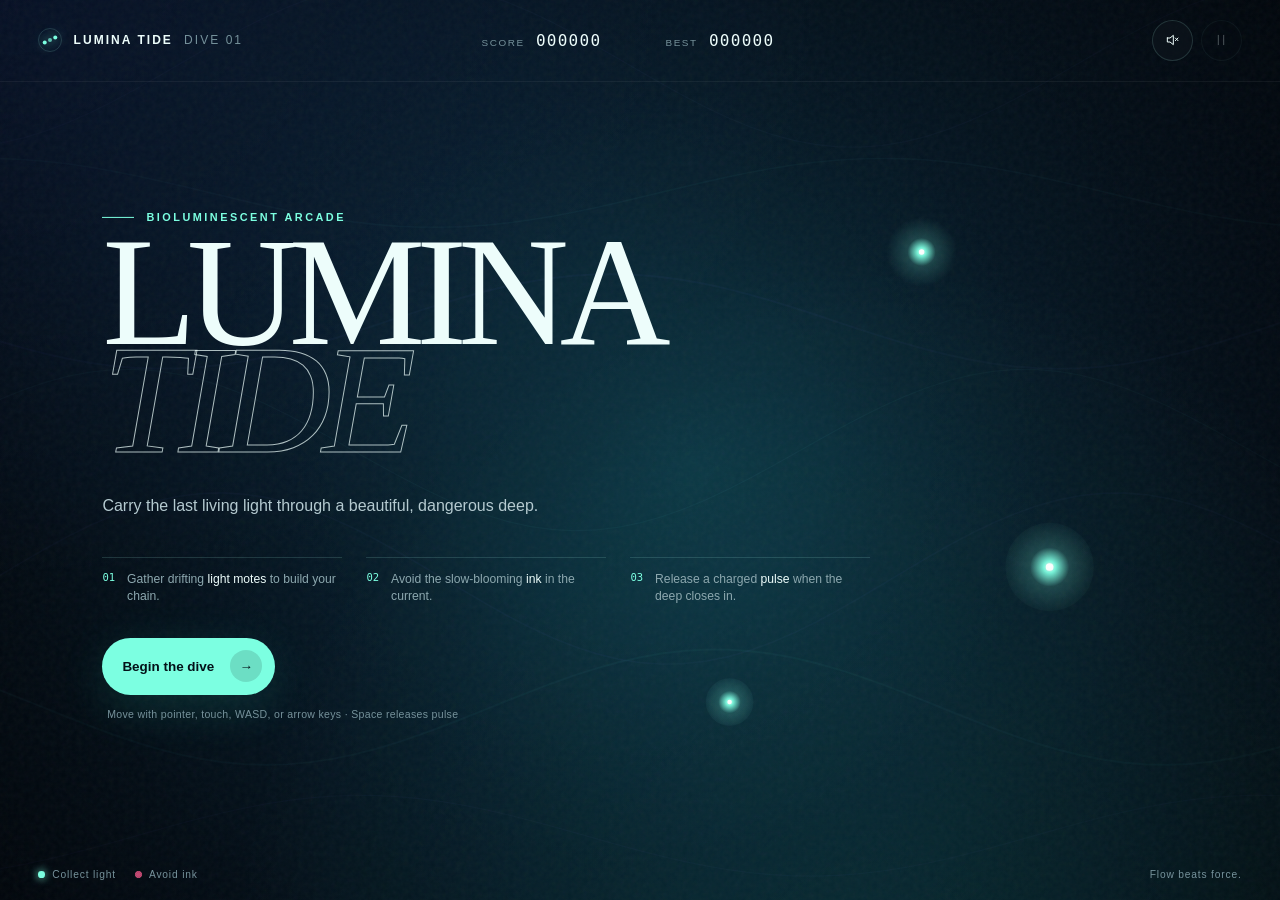
==== index.html @ 53d34a11 "Create Lumina Tide arcade game" ====
<!doctype html>
<html lang="en">
  <head>
    <meta charset="UTF-8" />
    <meta name="viewport" content="width=device-width, initial-scale=1.0" />
    <meta name="theme-color" content="#030b18" />
    <meta name="description" content="Lumina Tide — a bioluminescent arcade game about flow, focus, and light." />
    <title>Lumina Tide — Arcade in the Deep</title>
    <link rel="stylesheet" href="styles.css" />
    <link rel="icon" type="image/svg+xml" href="data:image/svg+xml,%3Csvg xmlns='http://www.w3.org/2000/svg' viewBox='0 0 64 64'%3E%3Crect width='64' height='64' rx='18' fill='%23030b18'/%3E%3Cpath d='M13 34c8-16 30-16 38 0-8 12-30 12-38 0Z' fill='%237cffe1'/%3E%3Ccircle cx='38' cy='31' r='3' fill='%23030b18'/%3E%3Cpath d='M15 34 7 25v18Z' fill='%23ffcf67'/%3E%3C/svg%3E" />
  </head>
  <body>
    <canvas id="game-canvas" aria-label="Lumina Tide game field"></canvas>
    <div class="water-light" aria-hidden="true"></div>
    <div class="grain" aria-hidden="true"></div>

    <div class="app-shell">
      <header class="topbar">
        <button class="brand" id="home-button" type="button" aria-label="Return to title">
          <span class="brand-glyph" aria-hidden="true"><i></i></span>
          <span>Lumina Tide</span>
          <span class="edition">Dive 01</span>
        </button>

        <div class="scoreboard" aria-live="polite">
          <div><span>Score</span><strong id="score">000000</strong></div>
          <div><span>Best</span><strong id="high-score">000000</strong></div>
        </div>

        <div class="top-actions">
          <button class="icon-button" id="sound-button" type="button" aria-label="Turn sound on" aria-pressed="false">
            <svg class="sound-on" viewBox="0 0 24 24" aria-hidden="true"><path d="M5 9v6h4l5 4V5L9 9H5Z"/><path d="M17 8a6 6 0 0 1 0 8M19.5 5.5a9.2 9.2 0 0 1 0 13"/></svg>
            <svg class="sound-off" viewBox="0 0 24 24" aria-hidden="true"><path d="M5 9v6h4l5 4V5L9 9H5Z"/><path d="m17 9 4 4m0-4-4 4"/></svg>
          </button>
          <button class="icon-button" id="pause-button" type="button" aria-label="Pause game" disabled>
            <svg viewBox="0 0 24 24" aria-hidden="true"><path d="M8 5v14M16 5v14"/></svg>
          </button>
        </div>
      </header>

      <main>
        <section class="title-screen panel" id="title-screen" aria-labelledby="game-title">
          <p class="eyebrow"><span></span>Bioluminescent arcade</p>
          <h1 id="game-title">Lumina<br /><em>Tide</em></h1>
          <p class="lede">Carry the last living light through a beautiful, dangerous deep.</p>

          <div class="rules">
            <div><span class="rule-number">01</span><p>Gather drifting <strong>light motes</strong> to build your chain.</p></div>
            <div><span class="rule-number">02</span><p>Avoid the slow-blooming <strong>ink</strong> in the current.</p></div>
            <div><span class="rule-number">03</span><p>Release a charged <strong>pulse</strong> when the deep closes in.</p></div>
          </div>

          <button class="primary-button" id="start-button" type="button"><span>Begin the dive</span><span class="button-orb" aria-hidden="true">→</span></button>
          <p class="microcopy">Move with pointer, touch, WASD, or arrow keys · Space releases pulse</p>
        </section>

        <section class="hud" id="hud" aria-label="Game status" hidden>
          <div class="hud-left">
            <div class="timer"><span>Oxygen</span><strong id="timer">60.0</strong></div>
            <div class="energy" aria-label="Three energy points">
              <span class="energy-pip active"></span><span class="energy-pip active"></span><span class="energy-pip active"></span>
            </div>
          </div>
          <div class="combo" id="combo"><span>Chain</span><strong>×1</strong></div>
          <div class="pulse-meter">
            <div class="pulse-copy"><span>Pulse</span><strong id="pulse-percent">0%</strong></div>
            <div class="meter-track"><span id="pulse-fill"></span></div>
          </div>
          <button class="pulse-button" id="pulse-button" type="button" disabled><span>Pulse</span><kbd>Space</kbd></button>
        </section>

        <section class="pause-screen overlay" id="pause-screen" aria-labelledby="pause-title" hidden>
          <p class="eyebrow"><span></span>Current suspended</p>
          <h2 id="pause-title">Take a breath.</h2>
          <button class="primary-button compact" id="resume-button" type="button"><span>Return to the tide</span><span class="button-orb">→</span></button>
        </section>

        <section class="result-screen overlay" id="result-screen" aria-labelledby="result-title" hidden>
          <p class="eyebrow"><span></span>Dive complete</p>
          <h2 id="result-title">The deep remembers.</h2>
          <div class="result-score">
            <span>Final score</span><strong id="final-score">000000</strong>
            <p id="result-message">A quiet current, beautifully crossed.</p>
          </div>
          <div class="result-stats">
            <div><span>Light gathered</span><strong id="motes-collected">0</strong></div>
            <div><span>Best chain</span><strong id="best-chain">×1</strong></div>
            <div><span>Pulses</span><strong id="pulses-used">0</strong></div>
          </div>
          <button class="primary-button compact" id="replay-button" type="button"><span>Dive again</span><span class="button-orb">↻</span></button>
        </section>

        <p class="announcement" id="announcement" aria-live="assertive"></p>
      </main>

      <footer class="footer">
        <div class="legend"><span><i class="mote-dot"></i>Collect light</span><span><i class="ink-dot"></i>Avoid ink</span></div>
        <p>Flow beats force.</p>
      </footer>
    </div>

    <script src="game.js"></script>
  </body>
</html>
---- styles.css ----
:root {
  color-scheme: dark;
  --bg:#020712; --ink:#edfdfb; --muted:#76929b; --aqua:#7cffe1; --aqua-soft:rgba(124,255,225,.2);
  --gold:#ffcf67; --rose:#ff5d91; --panel:rgba(3,12,25,.78); --line:rgba(171,255,239,.15);
  --display:Didot,"Bodoni MT",Georgia,serif; --sans:Inter,"Segoe UI",sans-serif;
}
* { box-sizing:border-box; }
html,body { margin:0; min-width:320px; min-height:100%; background:var(--bg); }
body { min-height:100vh; overflow:hidden; color:var(--ink); font-family:var(--sans); }
button { border:0; color:inherit; font:inherit; }
button:focus-visible { outline:2px solid var(--aqua); outline-offset:5px; }
#game-canvas,.water-light,.grain { position:fixed; inset:0; width:100%; height:100%; }
#game-canvas { z-index:0; cursor:none; background:radial-gradient(circle at 50% 50%,#092634 0,#03111f 44%,#01050d 100%); }
.water-light { z-index:1; pointer-events:none; opacity:.2; background:radial-gradient(ellipse at 68% 115%,rgba(31,220,210,.65),transparent 52%),radial-gradient(ellipse at 0 0,rgba(52,101,255,.5),transparent 45%); mix-blend-mode:screen; }
.grain { z-index:2; pointer-events:none; opacity:.045; background-image:url("data:image/svg+xml,%3Csvg viewBox='0 0 180 180' xmlns='http://www.w3.org/2000/svg'%3E%3Cfilter id='n'%3E%3CfeTurbulence type='fractalNoise' baseFrequency='.95' numOctaves='3' stitchTiles='stitch'/%3E%3C/filter%3E%3Crect width='100%25' height='100%25' filter='url(%23n)'/%3E%3C/svg%3E"); }
.app-shell { position:relative; z-index:3; display:grid; grid-template-rows:auto 1fr auto; min-height:100svh; pointer-events:none; }
.topbar,.footer { display:grid; align-items:center; padding:1.25rem clamp(1rem,3vw,3rem); pointer-events:auto; }
.topbar { grid-template-columns:1fr auto 1fr; border-bottom:1px solid rgba(255,255,255,.055); }
.brand { display:flex; align-items:center; justify-self:start; gap:.7rem; padding:0; background:transparent; cursor:pointer; font-size:.75rem; font-weight:650; letter-spacing:.17em; text-transform:uppercase; }
.brand-glyph { position:relative; display:grid; place-items:center; width:1.5rem; height:1.5rem; border:1px solid var(--line); border-radius:50%; }
.brand-glyph::before,.brand-glyph::after,.brand-glyph i { content:""; position:absolute; width:.25rem; height:.25rem; border-radius:50%; background:var(--aqua); box-shadow:0 0 12px var(--aqua); }
.brand-glyph::before { transform:translate(-.33rem,.15rem); } .brand-glyph::after { transform:translate(.33rem,-.15rem); } .brand-glyph i { opacity:.7; }
.edition { color:var(--muted); font-weight:400; }
.scoreboard { display:flex; gap:2.5rem; }
.scoreboard div { display:flex; align-items:baseline; gap:.7rem; }
.scoreboard span { color:var(--muted); font-size:.62rem; letter-spacing:.16em; text-transform:uppercase; }
.scoreboard strong { min-width:5.6rem; color:var(--ink); font-family:ui-monospace,"SFMono-Regular",Consolas,monospace; font-size:1rem; font-weight:500; letter-spacing:.08em; }
.top-actions { display:flex; justify-self:end; gap:.5rem; }
.icon-button { display:grid; place-items:center; width:2.55rem; height:2.55rem; border:1px solid var(--line); border-radius:50%; background:rgba(255,255,255,.025); cursor:pointer; backdrop-filter:blur(12px); transition:transform 180ms,border-color 180ms,background 180ms; }
.icon-button:hover:not(:disabled) { transform:translateY(-2px); border-color:var(--aqua); background:var(--aqua-soft); }
.icon-button:disabled { opacity:.3; cursor:not-allowed; }
.icon-button svg { width:1rem; fill:none; stroke:currentColor; stroke-linecap:round; stroke-linejoin:round; stroke-width:1.5; }
.sound-on { display:none; } .sound-active .sound-on { display:block; } .sound-active .sound-off { display:none; }
main { position:relative; min-height:0; pointer-events:none; }
.panel { position:absolute; top:50%; left:clamp(1.2rem,8vw,8rem); width:min(91vw,70rem); transform:translateY(-50%); pointer-events:auto; }
.eyebrow { display:flex; align-items:center; gap:.75rem; margin:0 0 1rem; color:var(--aqua); font-size:.68rem; font-weight:650; letter-spacing:.23em; text-transform:uppercase; }
.eyebrow span { width:2rem; height:1px; background:currentColor; }
h1 { margin:0; font-family:var(--display); font-size:clamp(5rem,12vw,11rem); font-weight:400; letter-spacing:-.06em; line-height:.7; text-transform:uppercase; }
h1 em { color:transparent; font-style:italic; -webkit-text-stroke:1px rgba(237,253,251,.72); }
.lede { max-width:33rem; margin:clamp(1.8rem,3vw,2.5rem) 0; color:#b5cad0; font-size:1rem; line-height:1.6; }
.rules { display:grid; grid-template-columns:repeat(3,minmax(0,1fr)); gap:1.5rem; max-width:48rem; margin-bottom:2rem; }
.rules div { display:grid; grid-template-columns:auto 1fr; gap:.75rem; padding-top:.8rem; border-top:1px solid var(--line); }
.rules p { margin:0; color:#8da8af; font-size:.76rem; line-height:1.45; }
.rules strong { color:var(--ink); font-weight:500; }
.rule-number { color:var(--aqua); font-family:ui-monospace,monospace; font-size:.66rem; }
.primary-button { display:inline-flex; align-items:center; gap:1rem; padding:.78rem .8rem .78rem 1.25rem; border-radius:999px; background:var(--aqua); color:#031118; cursor:pointer; font-size:.84rem; font-weight:650; box-shadow:0 .8rem 3rem rgba(54,255,219,.13); transition:transform 180ms,box-shadow 180ms; }
.primary-button:hover { transform:translateY(-3px); box-shadow:0 1rem 3rem rgba(54,255,219,.25); }
.button-orb { display:grid; place-items:center; width:2rem; height:2rem; border-radius:50%; background:rgba(0,0,0,.13); }
.microcopy { margin:.8rem 0 0 .3rem; color:var(--muted); font-size:.66rem; letter-spacing:.03em; }
.hud { position:absolute; inset:0; pointer-events:none; }
.hud[hidden] { display:none; }
.hud-left { position:absolute; left:clamp(1rem,3vw,3rem); top:2rem; }
.timer span,.pulse-copy span,.combo span { color:var(--muted); font-size:.62rem; letter-spacing:.17em; text-transform:uppercase; }
.timer strong { display:block; margin-top:.25rem; color:var(--ink); font-family:var(--display); font-size:2.35rem; font-weight:400; }
.energy { display:flex; gap:.35rem; margin-top:.7rem; }
.energy-pip { width:2rem; height:.22rem; border-radius:99px; background:rgba(255,255,255,.12); transition:background 250ms,box-shadow 250ms; }
.energy-pip.active { background:var(--aqua); box-shadow:0 0 10px var(--aqua); }
.combo { position:absolute; top:2rem; left:50%; display:flex; flex-direction:column; align-items:center; transform:translateX(-50%) scale(.86); opacity:.35; transition:opacity 180ms,transform 180ms; }
.combo.hot { opacity:1; transform:translateX(-50%) scale(1); }
.combo strong { color:var(--gold); font-family:var(--display); font-size:3rem; font-weight:400; line-height:1; text-shadow:0 0 18px rgba(255,207,103,.4); }
.pulse-meter { position:absolute; top:2rem; right:clamp(1rem,3vw,3rem); width:9rem; }
.pulse-copy { display:flex; justify-content:space-between; align-items:baseline; }
.pulse-copy strong { color:var(--aqua); font-family:ui-monospace,monospace; font-size:.72rem; font-weight:500; }
.meter-track { height:2px; margin-top:.65rem; overflow:hidden; background:rgba(255,255,255,.1); }
.meter-track span { display:block; width:0; height:100%; background:var(--aqua); box-shadow:0 0 10px var(--aqua); transition:width 180ms; }
.pulse-button { position:absolute; right:clamp(1rem,3vw,3rem); bottom:1rem; display:flex; align-items:center; gap:.8rem; padding:.7rem .75rem .7rem 1rem; border:1px solid var(--line); border-radius:999px; background:rgba(3,12,25,.68); color:var(--muted); pointer-events:auto; cursor:pointer; backdrop-filter:blur(14px); font-size:.72rem; }
.pulse-button.ready { border-color:var(--aqua); color:var(--ink); box-shadow:0 0 1.5rem rgba(124,255,225,.16); animation:pulseReady 1.3s ease-in-out infinite alternate; }
.pulse-button:disabled { cursor:not-allowed; opacity:.6; }
kbd { padding:.26rem .42rem; border:1px solid var(--line); border-radius:.35rem; color:var(--aqua); font:inherit; font-size:.62rem; }
.overlay { position:absolute; top:50%; left:50%; width:min(90vw,46rem); padding:clamp(2rem,5vw,4rem); transform:translate(-50%,-50%); border:1px solid var(--line); border-radius:1.5rem; background:var(--panel); box-shadow:0 2rem 8rem rgba(0,0,0,.55); backdrop-filter:blur(28px); pointer-events:auto; animation:arrive 650ms cubic-bezier(.2,.8,.2,1) both; }
.overlay[hidden] { display:none; }
.overlay h2 { margin:0; font-family:var(--display); font-size:clamp(2.7rem,6vw,5.3rem); font-weight:400; letter-spacing:-.035em; line-height:.95; }
.compact { margin-top:2rem; }
.result-score { margin:2.2rem 0 1.7rem; }
.result-score>span { display:block; color:var(--muted); font-size:.65rem; letter-spacing:.17em; text-transform:uppercase; }
.result-score>strong { display:block; color:var(--aqua); font-family:ui-monospace,monospace; font-size:clamp(2.8rem,8vw,5.5rem); font-weight:400; letter-spacing:.08em; line-height:1.1; text-shadow:0 0 2rem var(--aqua-soft); }
.result-score p { margin:.5rem 0 0; color:#a9bfc5; font-family:var(--display); font-size:1.2rem; }
.result-stats { display:grid; grid-template-columns:repeat(3,1fr); gap:1rem; }
.result-stats div { padding:.9rem 0; border-top:1px solid var(--line); }
.result-stats span { display:block; color:var(--muted); font-size:.62rem; letter-spacing:.1em; text-transform:uppercase; }
.result-stats strong { display:block; margin-top:.35rem; font-family:var(--display); font-size:1.5rem; font-weight:400; }
.announcement { position:absolute; left:50%; bottom:18%; margin:0; transform:translateX(-50%); color:var(--aqua); font-family:var(--display); font-size:clamp(1.2rem,3vw,2.2rem); text-align:center; text-shadow:0 0 16px var(--aqua); opacity:0; transition:opacity 180ms,transform 300ms; }
.announcement.show { opacity:1; transform:translate(-50%,-1rem); }
.footer { grid-template-columns:1fr auto; color:var(--muted); font-size:.64rem; letter-spacing:.08em; }
.legend { display:flex; gap:1.2rem; } .legend span { display:flex; align-items:center; gap:.45rem; }
.legend i { width:.42rem; height:.42rem; border-radius:50%; }
.mote-dot { background:var(--aqua); box-shadow:0 0 9px var(--aqua); } .ink-dot { border:1px solid var(--rose); box-shadow:inset 0 0 6px var(--rose); }
.footer p { margin:0; }
@keyframes pulseReady { to { box-shadow:0 0 2.5rem rgba(124,255,225,.34); } }
@keyframes arrive { from { opacity:0; transform:translate(-50%,-44%) scale(.95); filter:blur(8px); } to { opacity:1; transform:translate(-50%,-50%) scale(1); filter:none; } }
@media (max-width:760px) {
  .topbar { grid-template-columns:1fr auto; padding:.85rem 1rem; } .scoreboard { order:3; grid-column:1/-1; justify-content:center; gap:1.5rem; margin-top:.75rem; }
  .edition { display:none; } .panel { left:0; width:100%; padding:1rem; }
  h1 { font-size:clamp(4.6rem,23vw,7.2rem); line-height:.72; }
  .lede { margin:1.5rem 0; } .rules { grid-template-columns:1fr; gap:.7rem; margin-bottom:1.4rem; } .rules div { padding-top:.55rem; }
  .microcopy { max-width:19rem; line-height:1.5; }
  .hud-left { top:1rem; } .combo { top:1rem; } .pulse-meter { top:1rem; width:6rem; }
  .pulse-button { bottom:.4rem; } .pulse-button kbd { display:none; }
  .overlay { padding:2.2rem 1.4rem 1.5rem; } .result-stats { gap:.5rem; }
  .result-stats span { letter-spacing:.04em; } .footer { padding:.75rem 1rem; } .footer p { display:none; }
}
@media (max-height:720px) and (min-width:761px) { h1 { font-size:clamp(4rem,9vw,7rem); } .lede { margin:1.4rem 0; } .rules { margin-bottom:1.2rem; } }
@media (prefers-reduced-motion:reduce) { *,*::before,*::after { animation-duration:.01ms!important; animation-iteration-count:1!important; transition-duration:.01ms!important; } }
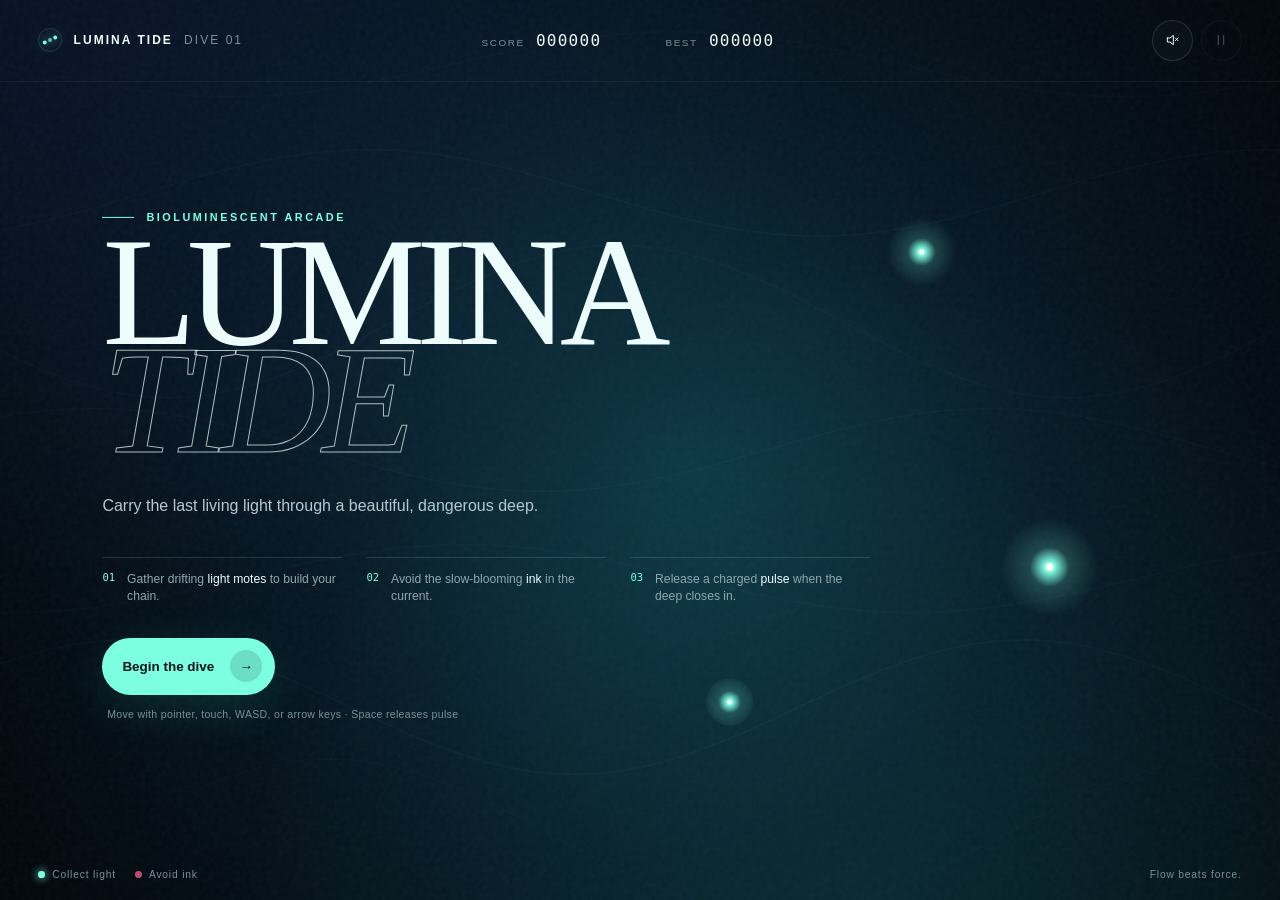
==== commit e8e2c7e5: "Add game page" ====
--- a/index.html
+++ b/index.html
@@ -102,3 +102,4 @@
     <script src="game.js"></script>
   </body>
 </html>
+
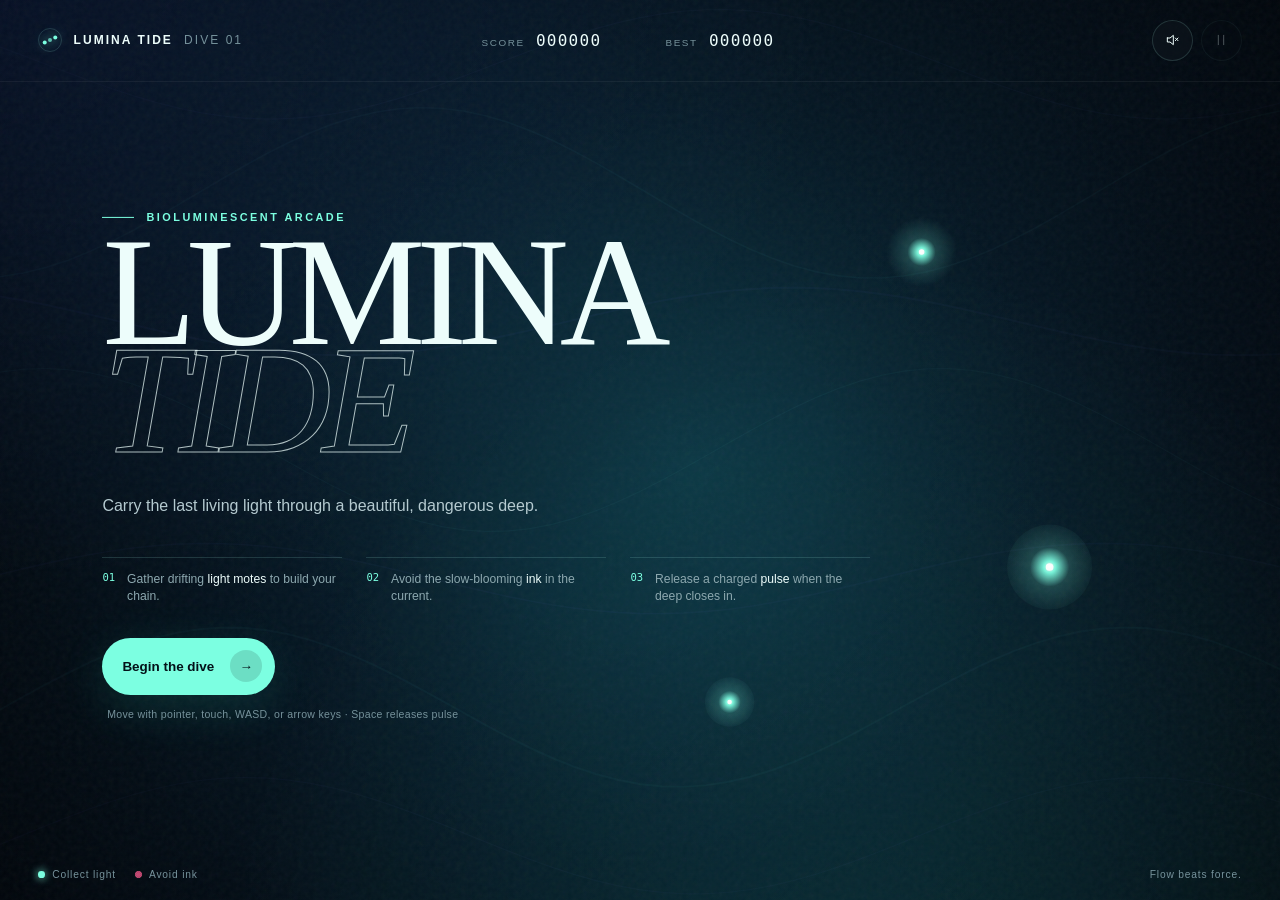
==== commit b49bce95: "claude-code: fix keyboard, focus and announcements (task 010) Space was preventDefault()ed on every " ====
--- a/index.html
+++ b/index.html
@@ -10,7 +10,7 @@
     <link rel="icon" type="image/svg+xml" href="data:image/svg+xml,%3Csvg xmlns='http://www.w3.org/2000/svg' viewBox='0 0 64 64'%3E%3Crect width='64' height='64' rx='18' fill='%23030b18'/%3E%3Cpath d='M13 34c8-16 30-16 38 0-8 12-30 12-38 0Z' fill='%237cffe1'/%3E%3Ccircle cx='38' cy='31' r='3' fill='%23030b18'/%3E%3Cpath d='M15 34 7 25v18Z' fill='%23ffcf67'/%3E%3C/svg%3E" />
   </head>
   <body>
-    <canvas id="game-canvas" aria-label="Lumina Tide game field"></canvas>
+    <canvas id="game-canvas" tabindex="0" aria-label="Lumina Tide game field. Arrow keys or WASD to move, Space to release a pulse, Escape to pause."></canvas>
     <div class="water-light" aria-hidden="true"></div>
     <div class="grain" aria-hidden="true"></div>
 
@@ -22,7 +22,7 @@
           <span class="edition">Dive 01</span>
         </button>
 
-        <div class="scoreboard" aria-live="polite">
+        <div class="scoreboard">
           <div><span>Score</span><strong id="score">000000</strong></div>
           <div><span>Best</span><strong id="high-score">000000</strong></div>
         </div>
@@ -91,6 +91,7 @@
         </section>
 
         <p class="announcement" id="announcement" aria-live="assertive"></p>
+        <p class="sr-only" id="status" role="status"></p>
       </main>
 
       <footer class="footer">
@@ -102,4 +103,3 @@
     <script src="game.js"></script>
   </body>
 </html>
-
--- a/styles.css
+++ b/styles.css
@@ -9,8 +9,11 @@
 body { min-height:100vh; overflow:hidden; color:var(--ink); font-family:var(--sans); }
 button { border:0; color:inherit; font:inherit; }
 button:focus-visible { outline:2px solid var(--aqua); outline-offset:5px; }
+#game-canvas:focus-visible { outline:2px solid var(--aqua); outline-offset:-2px; }
+.sr-only { position:absolute; width:1px; height:1px; margin:-1px; padding:0; overflow:hidden; clip:rect(0 0 0 0); clip-path:inset(50%); white-space:nowrap; }
+body.is-playing #game-canvas { cursor:none; }
 #game-canvas,.water-light,.grain { position:fixed; inset:0; width:100%; height:100%; }
-#game-canvas { z-index:0; cursor:none; background:radial-gradient(circle at 50% 50%,#092634 0,#03111f 44%,#01050d 100%); }
+#game-canvas { z-index:0; background:radial-gradient(circle at 50% 50%,#092634 0,#03111f 44%,#01050d 100%); }
 .water-light { z-index:1; pointer-events:none; opacity:.2; background:radial-gradient(ellipse at 68% 115%,rgba(31,220,210,.65),transparent 52%),radial-gradient(ellipse at 0 0,rgba(52,101,255,.5),transparent 45%); mix-blend-mode:screen; }
 .grain { z-index:2; pointer-events:none; opacity:.045; background-image:url("data:image/svg+xml,%3Csvg viewBox='0 0 180 180' xmlns='http://www.w3.org/2000/svg'%3E%3Cfilter id='n'%3E%3CfeTurbulence type='fractalNoise' baseFrequency='.95' numOctaves='3' stitchTiles='stitch'/%3E%3C/filter%3E%3Crect width='100%25' height='100%25' filter='url(%23n)'/%3E%3C/svg%3E"); }
 .app-shell { position:relative; z-index:3; display:grid; grid-template-rows:auto 1fr auto; min-height:100svh; pointer-events:none; }
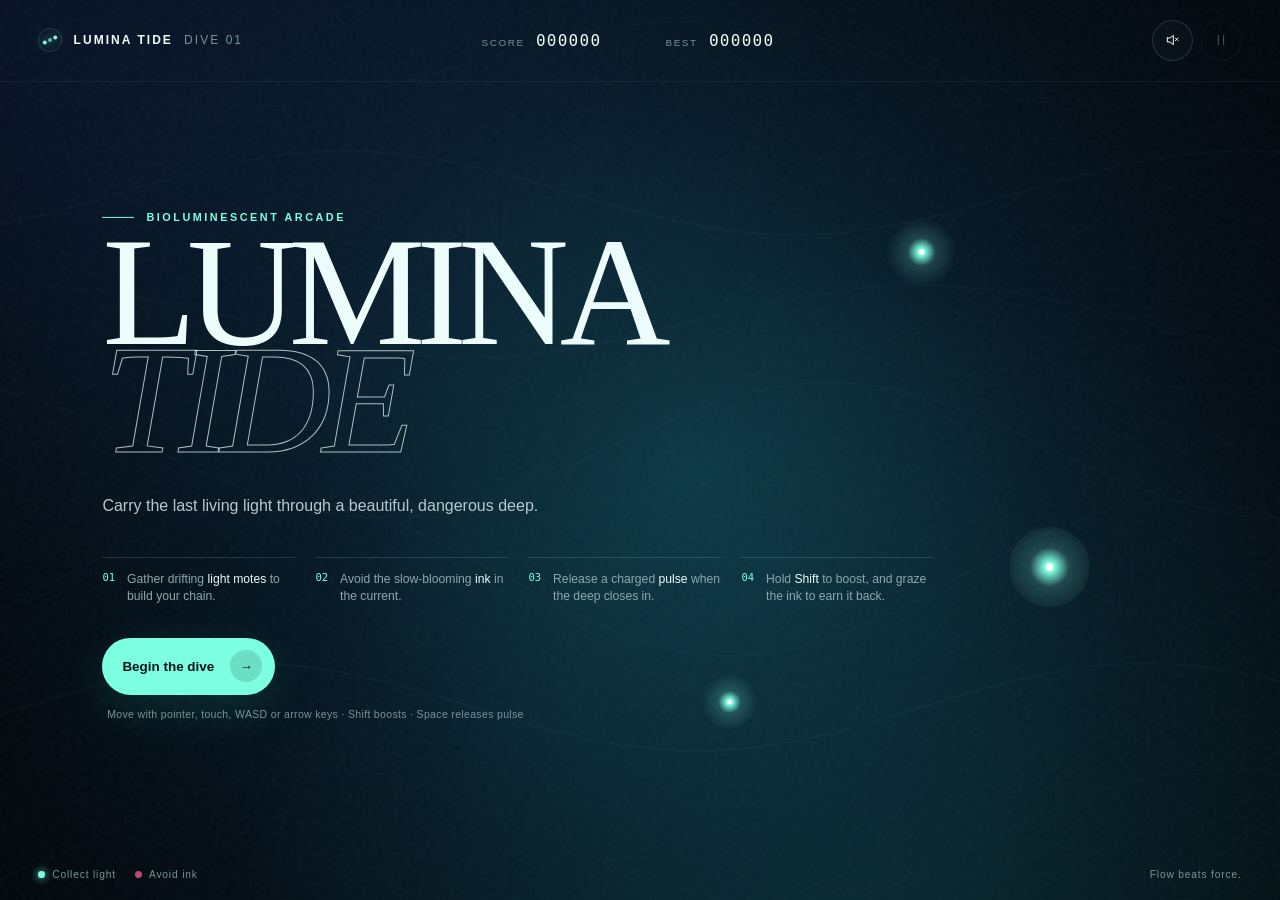
==== commit ce48f0b7: "claude-code: boost, grazing, depth and a readable HUD (task 014) Controls: the old 720 px/s^2 accele" ====
--- a/index.html
+++ b/index.html
@@ -48,10 +48,11 @@
             <div><span class="rule-number">01</span><p>Gather drifting <strong>light motes</strong> to build your chain.</p></div>
             <div><span class="rule-number">02</span><p>Avoid the slow-blooming <strong>ink</strong> in the current.</p></div>
             <div><span class="rule-number">03</span><p>Release a charged <strong>pulse</strong> when the deep closes in.</p></div>
+            <div><span class="rule-number">04</span><p>Hold <strong>Shift</strong> to boost, and graze the ink to earn it back.</p></div>
           </div>
 
           <button class="primary-button" id="start-button" type="button"><span>Begin the dive</span><span class="button-orb" aria-hidden="true">→</span></button>
-          <p class="microcopy">Move with pointer, touch, WASD, or arrow keys · Space releases pulse</p>
+          <p class="microcopy">Move with pointer, touch, WASD or arrow keys · Shift boosts · Space releases pulse</p>
         </section>
 
         <section class="hud" id="hud" aria-label="Game status" hidden>
@@ -60,13 +61,23 @@
             <div class="energy" aria-label="Three energy points">
               <span class="energy-pip active"></span><span class="energy-pip active"></span><span class="energy-pip active"></span>
             </div>
+            <div class="depth"><span>Depth</span><strong id="depth">1</strong></div>
           </div>
           <div class="combo" id="combo"><span>Chain</span><strong>×1</strong></div>
-          <div class="pulse-meter">
-            <div class="pulse-copy"><span>Pulse</span><strong id="pulse-percent">0%</strong></div>
-            <div class="meter-track"><span id="pulse-fill"></span></div>
+          <div class="meters">
+            <div class="meter">
+              <div class="meter-copy"><span>Pulse</span><strong id="pulse-percent">0%</strong></div>
+              <div class="meter-track"><span id="pulse-fill"></span></div>
+            </div>
+            <div class="meter meter-boost">
+              <div class="meter-copy"><span>Boost</span><strong id="boost-percent">100%</strong></div>
+              <div class="meter-track"><span id="boost-fill"></span></div>
+            </div>
           </div>
-          <button class="pulse-button" id="pulse-button" type="button" disabled><span>Pulse</span><kbd>Space</kbd></button>
+          <div class="action-buttons">
+            <button class="action-button boost-button" id="boost-button" type="button" aria-pressed="false" aria-label="Hold to boost"><span>Boost</span><kbd>Shift</kbd></button>
+            <button class="action-button pulse-button" id="pulse-button" type="button" disabled><span>Pulse</span><kbd>Space</kbd></button>
+          </div>
         </section>
 
         <section class="pause-screen overlay" id="pause-screen" aria-labelledby="pause-title" hidden>
@@ -86,6 +97,8 @@
             <div><span>Light gathered</span><strong id="motes-collected">0</strong></div>
             <div><span>Best chain</span><strong id="best-chain">×1</strong></div>
             <div><span>Pulses</span><strong id="pulses-used">0</strong></div>
+            <div><span>Grazes</span><strong id="grazes">0</strong></div>
+            <div><span>Depth reached</span><strong id="depth-reached">1</strong></div>
           </div>
           <button class="primary-button compact" id="replay-button" type="button"><span>Dive again</span><span class="button-orb">↻</span></button>
         </section>
--- a/styles.css
+++ b/styles.css
@@ -41,7 +41,7 @@
 h1 { margin:0; font-family:var(--display); font-size:clamp(5rem,12vw,11rem); font-weight:400; letter-spacing:-.06em; line-height:.7; text-transform:uppercase; }
 h1 em { color:transparent; font-style:italic; -webkit-text-stroke:1px rgba(237,253,251,.72); }
 .lede { max-width:33rem; margin:clamp(1.8rem,3vw,2.5rem) 0; color:#b5cad0; font-size:1rem; line-height:1.6; }
-.rules { display:grid; grid-template-columns:repeat(3,minmax(0,1fr)); gap:1.5rem; max-width:48rem; margin-bottom:2rem; }
+.rules { display:grid; grid-template-columns:repeat(auto-fit,minmax(11rem,1fr)); gap:1.25rem; max-width:52rem; margin-bottom:2rem; }
 .rules div { display:grid; grid-template-columns:auto 1fr; gap:.75rem; padding-top:.8rem; border-top:1px solid var(--line); }
 .rules p { margin:0; color:#8da8af; font-size:.76rem; line-height:1.45; }
 .rules strong { color:var(--ink); font-weight:500; }
@@ -53,22 +53,42 @@
 .hud { position:absolute; inset:0; pointer-events:none; }
 .hud[hidden] { display:none; }
 .hud-left { position:absolute; left:clamp(1rem,3vw,3rem); top:2rem; }
-.timer span,.pulse-copy span,.combo span { color:var(--muted); font-size:.62rem; letter-spacing:.17em; text-transform:uppercase; }
+.timer span,.meter-copy span,.combo span,.depth span { color:var(--muted); font-size:.62rem; letter-spacing:.17em; text-transform:uppercase; }
 .timer strong { display:block; margin-top:.25rem; color:var(--ink); font-family:var(--display); font-size:2.35rem; font-weight:400; }
 .energy { display:flex; gap:.35rem; margin-top:.7rem; }
 .energy-pip { width:2rem; height:.22rem; border-radius:99px; background:rgba(255,255,255,.12); transition:background 250ms,box-shadow 250ms; }
 .energy-pip.active { background:var(--aqua); box-shadow:0 0 10px var(--aqua); }
-.combo { position:absolute; top:2rem; left:50%; display:flex; flex-direction:column; align-items:center; transform:translateX(-50%) scale(.86); opacity:.35; transition:opacity 180ms,transform 180ms; }
-.combo.hot { opacity:1; transform:translateX(-50%) scale(1); }
-.combo strong { color:var(--gold); font-family:var(--display); font-size:3rem; font-weight:400; line-height:1; text-shadow:0 0 18px rgba(255,207,103,.4); }
-.pulse-meter { position:absolute; top:2rem; right:clamp(1rem,3vw,3rem); width:9rem; }
-.pulse-copy { display:flex; justify-content:space-between; align-items:baseline; }
-.pulse-copy strong { color:var(--aqua); font-family:ui-monospace,monospace; font-size:.72rem; font-weight:500; }
+/* Dimmed by colour and scale, not by opacity. At the old `opacity:.35` the label
+   measured 1.68:1 and the number 2.45:1 against the deep — both failures, and
+   both invisible in the CSS because the tokens themselves are fine. This is the
+   same fix task 008 applied to PRICESHOCK's losing card, for the same reason:
+   if text must stay readable, alpha is not a dimming tool. */
+.combo { position:absolute; top:2rem; left:50%; display:flex; flex-direction:column; align-items:center; transform:translateX(-50%) scale(.86); transition:transform 180ms,color 180ms; }
+.combo.hot { transform:translateX(-50%) scale(1); }
+.combo strong { color:var(--muted); font-family:var(--display); font-size:3rem; font-weight:400; line-height:1; transition:color 180ms,text-shadow 180ms; }
+.combo.hot strong { color:var(--gold); text-shadow:0 0 18px rgba(255,207,103,.4); }
+.depth { margin-top:.9rem; }
+.depth strong { display:block; margin-top:.2rem; color:var(--gold); font-family:var(--display); font-size:1.4rem; font-weight:400; line-height:1; }
+.depth.rising strong { animation:depthRise 700ms ease-out; }
+@keyframes depthRise { 0% { transform:translateY(.35rem); text-shadow:0 0 22px var(--gold); } 100% { transform:none; } }
+.meters { position:absolute; top:2rem; right:clamp(1rem,3vw,3rem); display:grid; gap:.9rem; width:9rem; }
+.meter-copy { display:flex; justify-content:space-between; align-items:baseline; }
+.meter-copy strong { color:var(--aqua); font-family:ui-monospace,monospace; font-size:.72rem; font-weight:500; }
+.meter-boost .meter-copy strong { color:var(--gold); }
+.meter-boost .meter-track span { background:var(--gold); box-shadow:0 0 10px var(--gold); }
+/* The boost bar is the one thing that moves every frame, so it gets no width
+   transition — a 180ms ease on a value changing 60 times a second reads as lag
+   rather than smoothing, and boost is exactly the control that must feel direct. */
+.meter-boost .meter-track span { transition:none; }
+.meter-boost.spent .meter-copy strong { color:var(--rose); }
+.meter-boost.spent .meter-track span { background:var(--rose); box-shadow:0 0 10px var(--rose); }
 .meter-track { height:2px; margin-top:.65rem; overflow:hidden; background:rgba(255,255,255,.1); }
 .meter-track span { display:block; width:0; height:100%; background:var(--aqua); box-shadow:0 0 10px var(--aqua); transition:width 180ms; }
-.pulse-button { position:absolute; right:clamp(1rem,3vw,3rem); bottom:1rem; display:flex; align-items:center; gap:.8rem; padding:.7rem .75rem .7rem 1rem; border:1px solid var(--line); border-radius:999px; background:rgba(3,12,25,.68); color:var(--muted); pointer-events:auto; cursor:pointer; backdrop-filter:blur(14px); font-size:.72rem; }
+.action-buttons { position:absolute; right:clamp(1rem,3vw,3rem); bottom:1rem; display:flex; gap:.6rem; }
+.action-button { display:flex; align-items:center; gap:.8rem; padding:.7rem .75rem .7rem 1rem; border:1px solid var(--line); border-radius:999px; background:rgba(3,12,25,.68); color:var(--muted); pointer-events:auto; cursor:pointer; backdrop-filter:blur(14px); font-size:.72rem; touch-action:none; }
 .pulse-button.ready { border-color:var(--aqua); color:var(--ink); box-shadow:0 0 1.5rem rgba(124,255,225,.16); animation:pulseReady 1.3s ease-in-out infinite alternate; }
-.pulse-button:disabled { cursor:not-allowed; opacity:.6; }
+.action-button:disabled { cursor:not-allowed; opacity:.6; }
+.boost-button[aria-pressed="true"],.boost-button.engaged { border-color:var(--gold); color:var(--ink); box-shadow:0 0 1.5rem rgba(255,207,103,.18); }
 kbd { padding:.26rem .42rem; border:1px solid var(--line); border-radius:.35rem; color:var(--aqua); font:inherit; font-size:.62rem; }
 .overlay { position:absolute; top:50%; left:50%; width:min(90vw,46rem); padding:clamp(2rem,5vw,4rem); transform:translate(-50%,-50%); border:1px solid var(--line); border-radius:1.5rem; background:var(--panel); box-shadow:0 2rem 8rem rgba(0,0,0,.55); backdrop-filter:blur(28px); pointer-events:auto; animation:arrive 650ms cubic-bezier(.2,.8,.2,1) both; }
 .overlay[hidden] { display:none; }
@@ -78,7 +98,7 @@
 .result-score>span { display:block; color:var(--muted); font-size:.65rem; letter-spacing:.17em; text-transform:uppercase; }
 .result-score>strong { display:block; color:var(--aqua); font-family:ui-monospace,monospace; font-size:clamp(2.8rem,8vw,5.5rem); font-weight:400; letter-spacing:.08em; line-height:1.1; text-shadow:0 0 2rem var(--aqua-soft); }
 .result-score p { margin:.5rem 0 0; color:#a9bfc5; font-family:var(--display); font-size:1.2rem; }
-.result-stats { display:grid; grid-template-columns:repeat(3,1fr); gap:1rem; }
+.result-stats { display:grid; grid-template-columns:repeat(auto-fit,minmax(6.5rem,1fr)); gap:1rem; }
 .result-stats div { padding:.9rem 0; border-top:1px solid var(--line); }
 .result-stats span { display:block; color:var(--muted); font-size:.62rem; letter-spacing:.1em; text-transform:uppercase; }
 .result-stats strong { display:block; margin-top:.35rem; font-family:var(--display); font-size:1.5rem; font-weight:400; }
@@ -97,8 +117,9 @@
   h1 { font-size:clamp(4.6rem,23vw,7.2rem); line-height:.72; }
   .lede { margin:1.5rem 0; } .rules { grid-template-columns:1fr; gap:.7rem; margin-bottom:1.4rem; } .rules div { padding-top:.55rem; }
   .microcopy { max-width:19rem; line-height:1.5; }
-  .hud-left { top:1rem; } .combo { top:1rem; } .pulse-meter { top:1rem; width:6rem; }
-  .pulse-button { bottom:.4rem; } .pulse-button kbd { display:none; }
+  .hud-left { top:1rem; } .combo { top:1rem; } .meters { top:1rem; width:6rem; gap:.55rem; }
+  .depth { margin-top:.6rem; } .depth strong { font-size:1.15rem; }
+  .action-buttons { bottom:.4rem; gap:.4rem; } .action-button { padding:.6rem .85rem; } .action-button kbd { display:none; }
   .overlay { padding:2.2rem 1.4rem 1.5rem; } .result-stats { gap:.5rem; }
   .result-stats span { letter-spacing:.04em; } .footer { padding:.75rem 1rem; } .footer p { display:none; }
 }
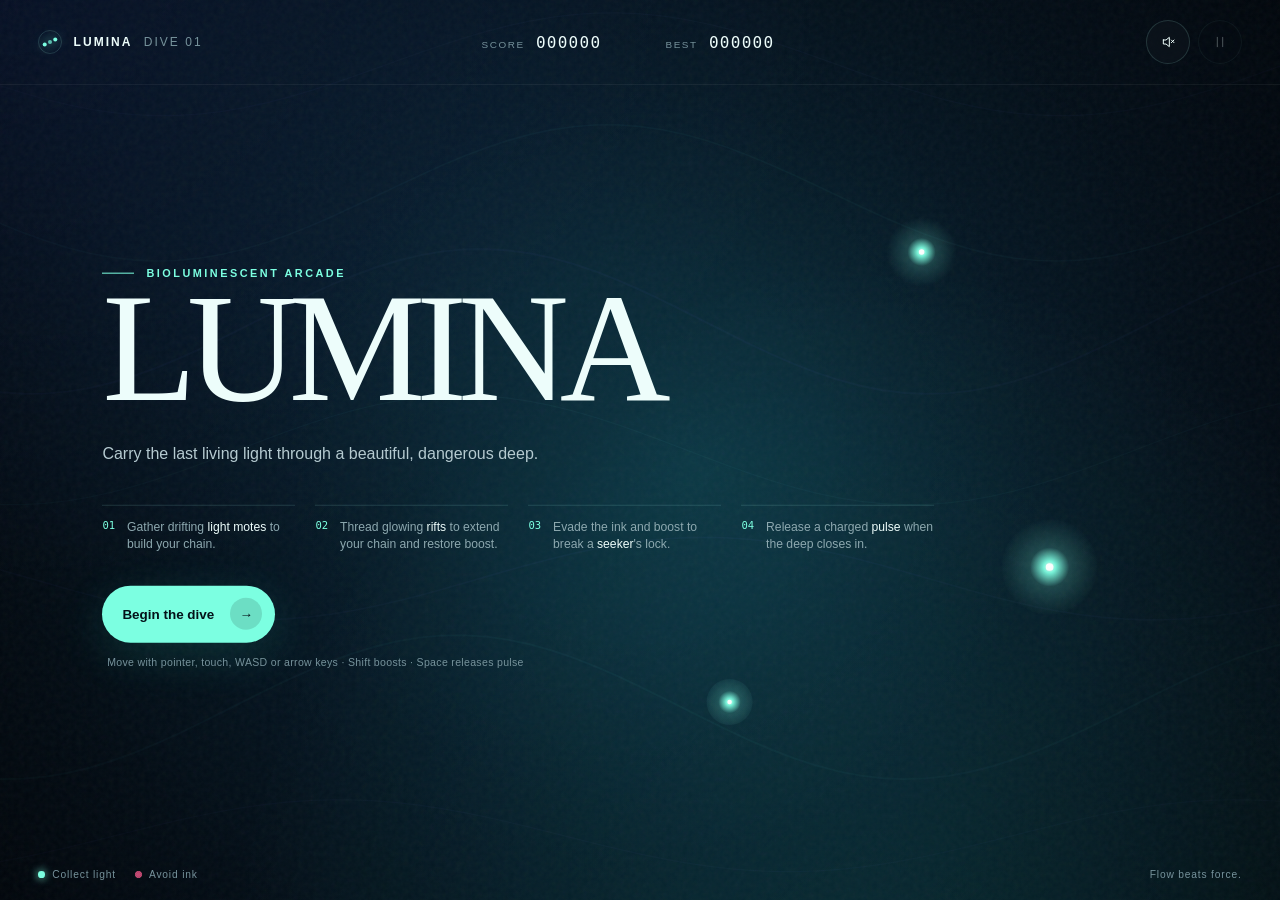
==== commit edac3065: "feat: rebrand Lumina and deepen the dive" ====
--- a/index.html
+++ b/index.html
@@ -4,13 +4,24 @@
     <meta charset="UTF-8" />
     <meta name="viewport" content="width=device-width, initial-scale=1.0" />
     <meta name="theme-color" content="#030b18" />
-    <meta name="description" content="Lumina Tide — a bioluminescent arcade game about flow, focus, and light." />
-    <title>Lumina Tide — Arcade in the Deep</title>
+    <meta name="description" content="Lumina — a one-minute bioluminescent arcade dive through motes, rifts, ink, and seekers." />
+    <meta property="og:title" content="Lumina — Arcade in the Deep" />
+    <meta property="og:description" content="Carry the last living light through a one-minute current of motes, rifts, ink, and seekers." />
+    <meta property="og:type" content="website" />
+    <meta property="og:site_name" content="Lumina" />
+    <meta property="og:url" content="https://jonathanmathews449-stack.github.io/lumina-tide/" />
+    <meta property="og:image" content="https://jonathanmathews449-stack.github.io/lumina-tide/og.png" />
+    <meta property="og:image:width" content="1200" />
+    <meta property="og:image:height" content="630" />
+    <meta property="og:image:alt" content="Lumina — a living light threading a glowing rift while violet seekers cross the deep." />
+    <meta name="twitter:card" content="summary_large_image" />
+    <title>Lumina — Arcade in the Deep</title>
     <link rel="stylesheet" href="styles.css" />
+    <link rel="manifest" href="manifest.webmanifest" />
     <link rel="icon" type="image/svg+xml" href="data:image/svg+xml,%3Csvg xmlns='http://www.w3.org/2000/svg' viewBox='0 0 64 64'%3E%3Crect width='64' height='64' rx='18' fill='%23030b18'/%3E%3Cpath d='M13 34c8-16 30-16 38 0-8 12-30 12-38 0Z' fill='%237cffe1'/%3E%3Ccircle cx='38' cy='31' r='3' fill='%23030b18'/%3E%3Cpath d='M15 34 7 25v18Z' fill='%23ffcf67'/%3E%3C/svg%3E" />
   </head>
   <body>
-    <canvas id="game-canvas" tabindex="0" aria-label="Lumina Tide game field. Arrow keys or WASD to move, Space to release a pulse, Escape to pause."></canvas>
+    <canvas id="game-canvas" tabindex="0" aria-label="Lumina game field. Arrow keys or WASD to move, Space to release a pulse, Escape to pause."></canvas>
     <div class="water-light" aria-hidden="true"></div>
     <div class="grain" aria-hidden="true"></div>
 
@@ -18,7 +29,7 @@
       <header class="topbar">
         <button class="brand" id="home-button" type="button" aria-label="Return to title">
           <span class="brand-glyph" aria-hidden="true"><i></i></span>
-          <span>Lumina Tide</span>
+          <span>Lumina</span>
           <span class="edition">Dive 01</span>
         </button>
 
@@ -41,14 +52,14 @@
       <main>
         <section class="title-screen panel" id="title-screen" aria-labelledby="game-title">
           <p class="eyebrow"><span></span>Bioluminescent arcade</p>
-          <h1 id="game-title">Lumina<br /><em>Tide</em></h1>
+          <h1 id="game-title">Lumina</h1>
           <p class="lede">Carry the last living light through a beautiful, dangerous deep.</p>
 
           <div class="rules">
             <div><span class="rule-number">01</span><p>Gather drifting <strong>light motes</strong> to build your chain.</p></div>
-            <div><span class="rule-number">02</span><p>Avoid the slow-blooming <strong>ink</strong> in the current.</p></div>
-            <div><span class="rule-number">03</span><p>Release a charged <strong>pulse</strong> when the deep closes in.</p></div>
-            <div><span class="rule-number">04</span><p>Hold <strong>Shift</strong> to boost, and graze the ink to earn it back.</p></div>
+            <div><span class="rule-number">02</span><p>Thread glowing <strong>rifts</strong> to extend your chain and restore boost.</p></div>
+            <div><span class="rule-number">03</span><p>Evade the ink and boost to break a <strong>seeker</strong>'s lock.</p></div>
+            <div><span class="rule-number">04</span><p>Release a charged <strong>pulse</strong> when the deep closes in.</p></div>
           </div>
 
           <button class="primary-button" id="start-button" type="button"><span>Begin the dive</span><span class="button-orb" aria-hidden="true">→</span></button>
@@ -98,6 +109,8 @@
             <div><span>Best chain</span><strong id="best-chain">×1</strong></div>
             <div><span>Pulses</span><strong id="pulses-used">0</strong></div>
             <div><span>Grazes</span><strong id="grazes">0</strong></div>
+            <div><span>Rifts crossed</span><strong id="rifts-crossed">0</strong></div>
+            <div><span>Seekers outrun</span><strong id="seekers-outrun">0</strong></div>
             <div><span>Depth reached</span><strong id="depth-reached">1</strong></div>
           </div>
           <button class="primary-button compact" id="replay-button" type="button"><span>Dive again</span><span class="button-orb">↻</span></button>
--- a/styles.css
+++ b/styles.css
@@ -19,7 +19,7 @@
 .app-shell { position:relative; z-index:3; display:grid; grid-template-rows:auto 1fr auto; min-height:100svh; pointer-events:none; }
 .topbar,.footer { display:grid; align-items:center; padding:1.25rem clamp(1rem,3vw,3rem); pointer-events:auto; }
 .topbar { grid-template-columns:1fr auto 1fr; border-bottom:1px solid rgba(255,255,255,.055); }
-.brand { display:flex; align-items:center; justify-self:start; gap:.7rem; padding:0; background:transparent; cursor:pointer; font-size:.75rem; font-weight:650; letter-spacing:.17em; text-transform:uppercase; }
+.brand { display:flex; align-items:center; justify-self:start; min-height:2.75rem; gap:.7rem; padding:0; background:transparent; cursor:pointer; font-size:.75rem; font-weight:650; letter-spacing:.17em; text-transform:uppercase; }
 .brand-glyph { position:relative; display:grid; place-items:center; width:1.5rem; height:1.5rem; border:1px solid var(--line); border-radius:50%; }
 .brand-glyph::before,.brand-glyph::after,.brand-glyph i { content:""; position:absolute; width:.25rem; height:.25rem; border-radius:50%; background:var(--aqua); box-shadow:0 0 12px var(--aqua); }
 .brand-glyph::before { transform:translate(-.33rem,.15rem); } .brand-glyph::after { transform:translate(.33rem,-.15rem); } .brand-glyph i { opacity:.7; }
@@ -29,7 +29,7 @@
 .scoreboard span { color:var(--muted); font-size:.62rem; letter-spacing:.16em; text-transform:uppercase; }
 .scoreboard strong { min-width:5.6rem; color:var(--ink); font-family:ui-monospace,"SFMono-Regular",Consolas,monospace; font-size:1rem; font-weight:500; letter-spacing:.08em; }
 .top-actions { display:flex; justify-self:end; gap:.5rem; }
-.icon-button { display:grid; place-items:center; width:2.55rem; height:2.55rem; border:1px solid var(--line); border-radius:50%; background:rgba(255,255,255,.025); cursor:pointer; backdrop-filter:blur(12px); transition:transform 180ms,border-color 180ms,background 180ms; }
+.icon-button { display:grid; place-items:center; width:2.75rem; height:2.75rem; border:1px solid var(--line); border-radius:50%; background:rgba(255,255,255,.025); cursor:pointer; backdrop-filter:blur(12px); transition:transform 180ms,border-color 180ms,background 180ms; }
 .icon-button:hover:not(:disabled) { transform:translateY(-2px); border-color:var(--aqua); background:var(--aqua-soft); }
 .icon-button:disabled { opacity:.3; cursor:not-allowed; }
 .icon-button svg { width:1rem; fill:none; stroke:currentColor; stroke-linecap:round; stroke-linejoin:round; stroke-width:1.5; }
@@ -85,7 +85,7 @@
 .meter-track { height:2px; margin-top:.65rem; overflow:hidden; background:rgba(255,255,255,.1); }
 .meter-track span { display:block; width:0; height:100%; background:var(--aqua); box-shadow:0 0 10px var(--aqua); transition:width 180ms; }
 .action-buttons { position:absolute; right:clamp(1rem,3vw,3rem); bottom:1rem; display:flex; gap:.6rem; }
-.action-button { display:flex; align-items:center; gap:.8rem; padding:.7rem .75rem .7rem 1rem; border:1px solid var(--line); border-radius:999px; background:rgba(3,12,25,.68); color:var(--muted); pointer-events:auto; cursor:pointer; backdrop-filter:blur(14px); font-size:.72rem; touch-action:none; }
+.action-button { display:flex; align-items:center; min-height:2.75rem; gap:.8rem; padding:.7rem .75rem .7rem 1rem; border:1px solid var(--line); border-radius:999px; background:rgba(3,12,25,.68); color:var(--muted); pointer-events:auto; cursor:pointer; backdrop-filter:blur(14px); font-size:.72rem; touch-action:none; }
 .pulse-button.ready { border-color:var(--aqua); color:var(--ink); box-shadow:0 0 1.5rem rgba(124,255,225,.16); animation:pulseReady 1.3s ease-in-out infinite alternate; }
 .action-button:disabled { cursor:not-allowed; opacity:.6; }
 .boost-button[aria-pressed="true"],.boost-button.engaged { border-color:var(--gold); color:var(--ink); box-shadow:0 0 1.5rem rgba(255,207,103,.18); }
@@ -120,8 +120,9 @@
   .hud-left { top:1rem; } .combo { top:1rem; } .meters { top:1rem; width:6rem; gap:.55rem; }
   .depth { margin-top:.6rem; } .depth strong { font-size:1.15rem; }
   .action-buttons { bottom:.4rem; gap:.4rem; } .action-button { padding:.6rem .85rem; } .action-button kbd { display:none; }
-  .overlay { padding:2.2rem 1.4rem 1.5rem; } .result-stats { gap:.5rem; }
-  .result-stats span { letter-spacing:.04em; } .footer { padding:.75rem 1rem; } .footer p { display:none; }
+  .overlay { padding:2.2rem 1.4rem 1.5rem; } .result-screen { padding-top:1.75rem; }
+  .result-score { margin:1.6rem 0 1.2rem; } .result-stats { gap:.5rem; } .result-stats div { padding:.65rem 0; }
+  .result-screen .compact { margin-top:1.25rem; } .result-stats span { letter-spacing:.04em; } .footer { padding:.75rem 1rem; } .footer p { display:none; }
 }
 @media (max-height:720px) and (min-width:761px) { h1 { font-size:clamp(4rem,9vw,7rem); } .lede { margin:1.4rem 0; } .rules { margin-bottom:1.2rem; } }
 @media (prefers-reduced-motion:reduce) { *,*::before,*::after { animation-duration:.01ms!important; animation-iteration-count:1!important; transition-duration:.01ms!important; } }
